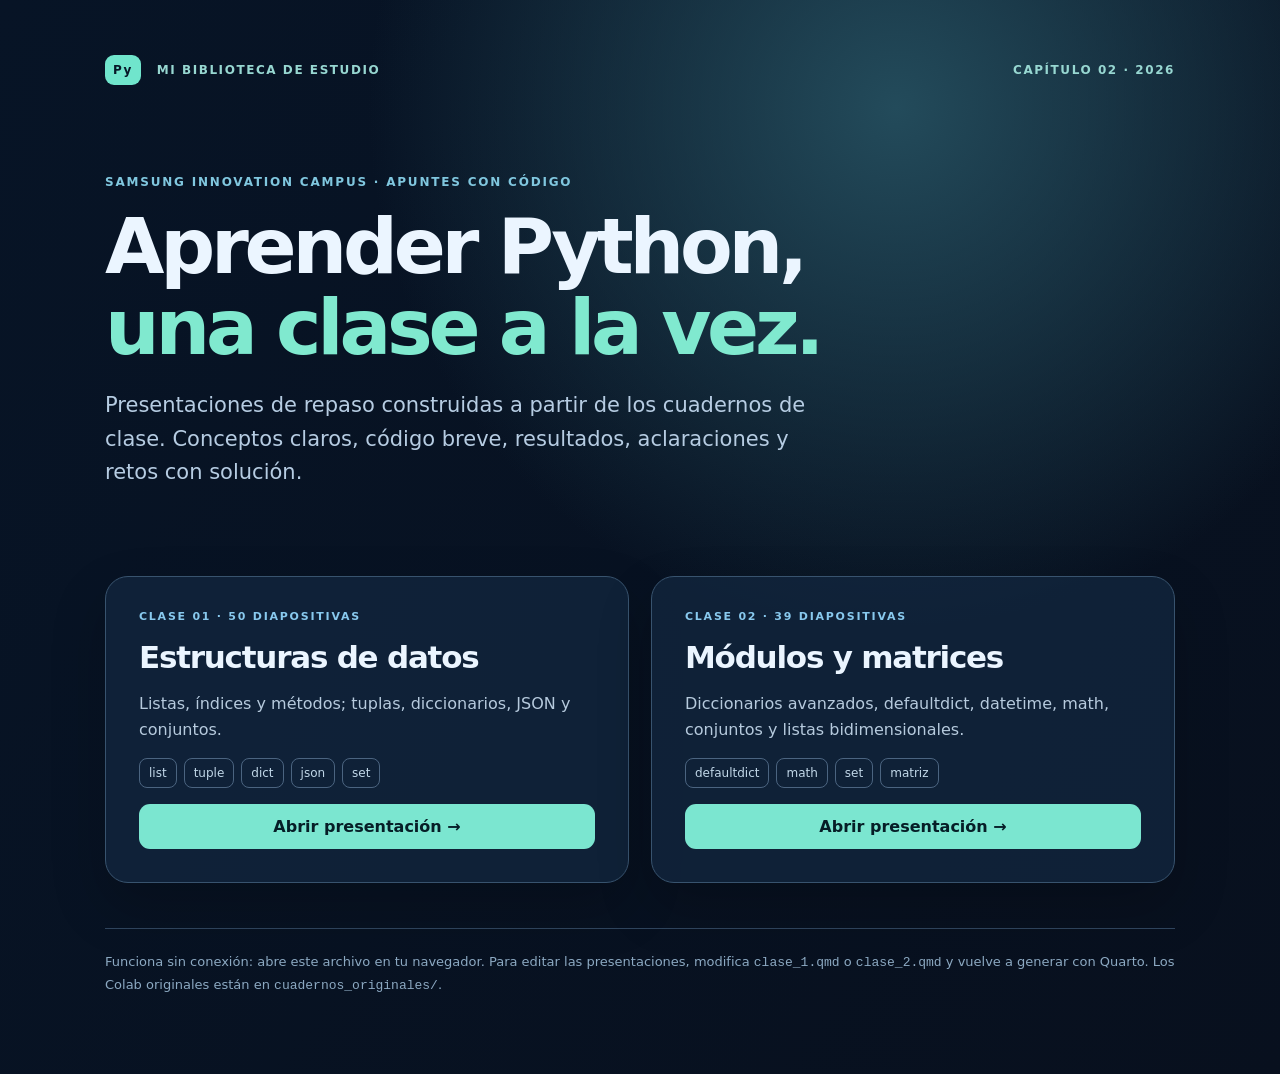
==== index.html @ 0ebed968 "Biblioteca de repaso del Capítulo 2: Clases 1 y 2 de Python" ====
<!doctype html><html lang="es"><head><meta charset="utf-8"><meta name="viewport" content="width=device-width,initial-scale=1"><title>Mi biblioteca Python · Samsung Innovation Campus</title><style>
*{box-sizing:border-box}body{background:radial-gradient(circle at 70% 10%,#234b5b 0%,transparent 40%),linear-gradient(125deg,#071426,#08101e);margin:0;min-height:100vh;color:#ebf5ff;font-family:Inter,system-ui,sans-serif}.shell{max-width:1120px;margin:0 auto;padding:55px 25px 80px}.top{display:flex;align-items:center;justify-content:space-between;font-size:12px;letter-spacing:.13em;color:#97d7d1;font-weight:800}.mark{display:inline-flex;background:#70e5cc;color:#071728;border-radius:9px;padding:8px;margin-right:10px}.hero{padding:90px 0 65px}.eyebrow{color:#80c7df;font-size:12px;letter-spacing:.15em;font-weight:800}.hero h1{font-size:clamp(40px,6vw,84px);line-height:1.05;letter-spacing:-.055em;margin:18px 0 19px;max-width:850px}.hero h1 em{font-style:normal;color:#80e9cf}.hero p{color:#b6cce2;font-size:clamp(16px,1.9vw,21px);line-height:1.6;max-width:730px}.grid{display:grid;grid-template-columns:repeat(2,minmax(0,1fr));gap:22px}.card{padding:33px;background:#132740b8;border:1px solid #38536e;border-radius:23px;box-shadow:0 24px 55px #0003;display:flex;flex-direction:column;gap:16px}.label{font-size:11px;letter-spacing:.16em;font-weight:800;color:#88c9ee}.card h2{font-size:31px;letter-spacing:-.04em;margin:0}.card p{color:#b6cadd;line-height:1.6;margin:0}.tags{display:flex;gap:7px;flex-wrap:wrap}.tags span{font-size:12px;border:1px solid #4b6480;border-radius:8px;padding:7px 9px;color:#c2d8e9}.open{background:#7be6d0;border-radius:11px;padding:13px 17px;color:#061e27;text-decoration:none;font-weight:850;display:inline-block;margin-top:auto;text-align:center}.open:hover{background:#adffe9}.below{border-top:1px solid #30465f;color:#8ca9c2;margin-top:45px;padding-top:22px;font-size:13px;line-height:1.65}a{color:#9ad7ef}@media(max-width:650px){.shell{padding:32px 18px 55px}.hero{padding:55px 0 45px}.grid{grid-template-columns:1fr}.card{padding:25px}}
</style></head><body><div class="shell"><div class="top"><div><span class="mark">Py</span> MI BIBLIOTECA DE ESTUDIO</div><div>CAPÍTULO 02 · 2026</div></div><div class="hero"><div class="eyebrow">SAMSUNG INNOVATION CAMPUS · APUNTES CON CÓDIGO</div><h1>Aprender Python,<br><em>una clase a la vez.</em></h1><p>Presentaciones de repaso construidas a partir de los cuadernos de clase. Conceptos claros, código breve, resultados, aclaraciones y retos con solución.</p></div><div class="grid">
<div class="card"><div class="label">CLASE 01 · 50 DIAPOSITIVAS</div><h2>Estructuras de datos</h2><p>Listas, índices y métodos; tuplas, diccionarios, JSON y conjuntos.</p><div class="tags"><span>list</span><span>tuple</span><span>dict</span><span>json</span><span>set</span></div><a class="open" href="clase_1.html">Abrir presentación →</a></div>
<div class="card"><div class="label">CLASE 02 · 39 DIAPOSITIVAS</div><h2>Módulos y matrices</h2><p>Diccionarios avanzados, defaultdict, datetime, math, conjuntos y listas bidimensionales.</p><div class="tags"><span>defaultdict</span><span>math</span><span>set</span><span>matriz</span></div><a class="open" href="clase_2.html">Abrir presentación →</a></div></div>
<div class="below">Funciona sin conexión: abre este archivo en tu navegador. Para editar las presentaciones, modifica <code>clase_1.qmd</code> o <code>clase_2.qmd</code> y vuelve a generar con Quarto. Los Colab originales están en <code>cuadernos_originales/</code>.</div></div></body></html>
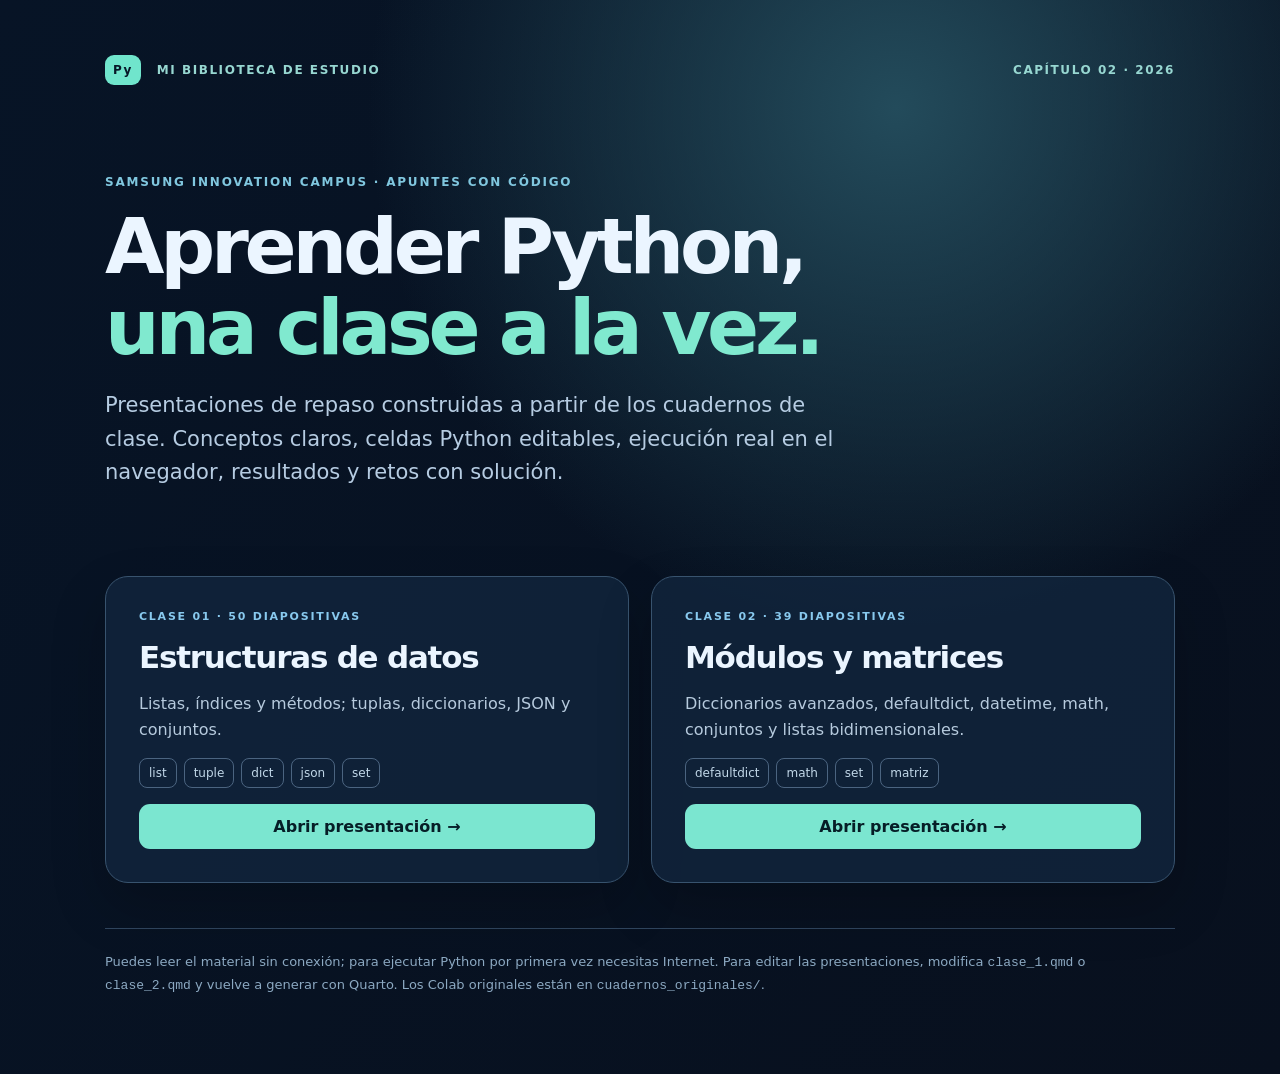
==== commit e4803b78: "Versión interactiva: ejecución de Python en el navegador con Pyodide" ====
--- a/index.html
+++ b/index.html
@@ -1,6 +1,6 @@
 <!doctype html><html lang="es"><head><meta charset="utf-8"><meta name="viewport" content="width=device-width,initial-scale=1"><title>Mi biblioteca Python · Samsung Innovation Campus</title><style>
 *{box-sizing:border-box}body{background:radial-gradient(circle at 70% 10%,#234b5b 0%,transparent 40%),linear-gradient(125deg,#071426,#08101e);margin:0;min-height:100vh;color:#ebf5ff;font-family:Inter,system-ui,sans-serif}.shell{max-width:1120px;margin:0 auto;padding:55px 25px 80px}.top{display:flex;align-items:center;justify-content:space-between;font-size:12px;letter-spacing:.13em;color:#97d7d1;font-weight:800}.mark{display:inline-flex;background:#70e5cc;color:#071728;border-radius:9px;padding:8px;margin-right:10px}.hero{padding:90px 0 65px}.eyebrow{color:#80c7df;font-size:12px;letter-spacing:.15em;font-weight:800}.hero h1{font-size:clamp(40px,6vw,84px);line-height:1.05;letter-spacing:-.055em;margin:18px 0 19px;max-width:850px}.hero h1 em{font-style:normal;color:#80e9cf}.hero p{color:#b6cce2;font-size:clamp(16px,1.9vw,21px);line-height:1.6;max-width:730px}.grid{display:grid;grid-template-columns:repeat(2,minmax(0,1fr));gap:22px}.card{padding:33px;background:#132740b8;border:1px solid #38536e;border-radius:23px;box-shadow:0 24px 55px #0003;display:flex;flex-direction:column;gap:16px}.label{font-size:11px;letter-spacing:.16em;font-weight:800;color:#88c9ee}.card h2{font-size:31px;letter-spacing:-.04em;margin:0}.card p{color:#b6cadd;line-height:1.6;margin:0}.tags{display:flex;gap:7px;flex-wrap:wrap}.tags span{font-size:12px;border:1px solid #4b6480;border-radius:8px;padding:7px 9px;color:#c2d8e9}.open{background:#7be6d0;border-radius:11px;padding:13px 17px;color:#061e27;text-decoration:none;font-weight:850;display:inline-block;margin-top:auto;text-align:center}.open:hover{background:#adffe9}.below{border-top:1px solid #30465f;color:#8ca9c2;margin-top:45px;padding-top:22px;font-size:13px;line-height:1.65}a{color:#9ad7ef}@media(max-width:650px){.shell{padding:32px 18px 55px}.hero{padding:55px 0 45px}.grid{grid-template-columns:1fr}.card{padding:25px}}
-</style></head><body><div class="shell"><div class="top"><div><span class="mark">Py</span> MI BIBLIOTECA DE ESTUDIO</div><div>CAPÍTULO 02 · 2026</div></div><div class="hero"><div class="eyebrow">SAMSUNG INNOVATION CAMPUS · APUNTES CON CÓDIGO</div><h1>Aprender Python,<br><em>una clase a la vez.</em></h1><p>Presentaciones de repaso construidas a partir de los cuadernos de clase. Conceptos claros, código breve, resultados, aclaraciones y retos con solución.</p></div><div class="grid">
+</style></head><body><div class="shell"><div class="top"><div><span class="mark">Py</span> MI BIBLIOTECA DE ESTUDIO</div><div>CAPÍTULO 02 · 2026</div></div><div class="hero"><div class="eyebrow">SAMSUNG INNOVATION CAMPUS · APUNTES CON CÓDIGO</div><h1>Aprender Python,<br><em>una clase a la vez.</em></h1><p>Presentaciones de repaso construidas a partir de los cuadernos de clase. Conceptos claros, celdas Python editables, ejecución real en el navegador, resultados y retos con solución.</p></div><div class="grid">
 <div class="card"><div class="label">CLASE 01 · 50 DIAPOSITIVAS</div><h2>Estructuras de datos</h2><p>Listas, índices y métodos; tuplas, diccionarios, JSON y conjuntos.</p><div class="tags"><span>list</span><span>tuple</span><span>dict</span><span>json</span><span>set</span></div><a class="open" href="clase_1.html">Abrir presentación →</a></div>
 <div class="card"><div class="label">CLASE 02 · 39 DIAPOSITIVAS</div><h2>Módulos y matrices</h2><p>Diccionarios avanzados, defaultdict, datetime, math, conjuntos y listas bidimensionales.</p><div class="tags"><span>defaultdict</span><span>math</span><span>set</span><span>matriz</span></div><a class="open" href="clase_2.html">Abrir presentación →</a></div></div>
-<div class="below">Funciona sin conexión: abre este archivo en tu navegador. Para editar las presentaciones, modifica <code>clase_1.qmd</code> o <code>clase_2.qmd</code> y vuelve a generar con Quarto. Los Colab originales están en <code>cuadernos_originales/</code>.</div></div></body></html>+<div class="below">Puedes leer el material sin conexión; para ejecutar Python por primera vez necesitas Internet. Para editar las presentaciones, modifica <code>clase_1.qmd</code> o <code>clase_2.qmd</code> y vuelve a generar con Quarto. Los Colab originales están en <code>cuadernos_originales/</code>.</div></div></body></html>
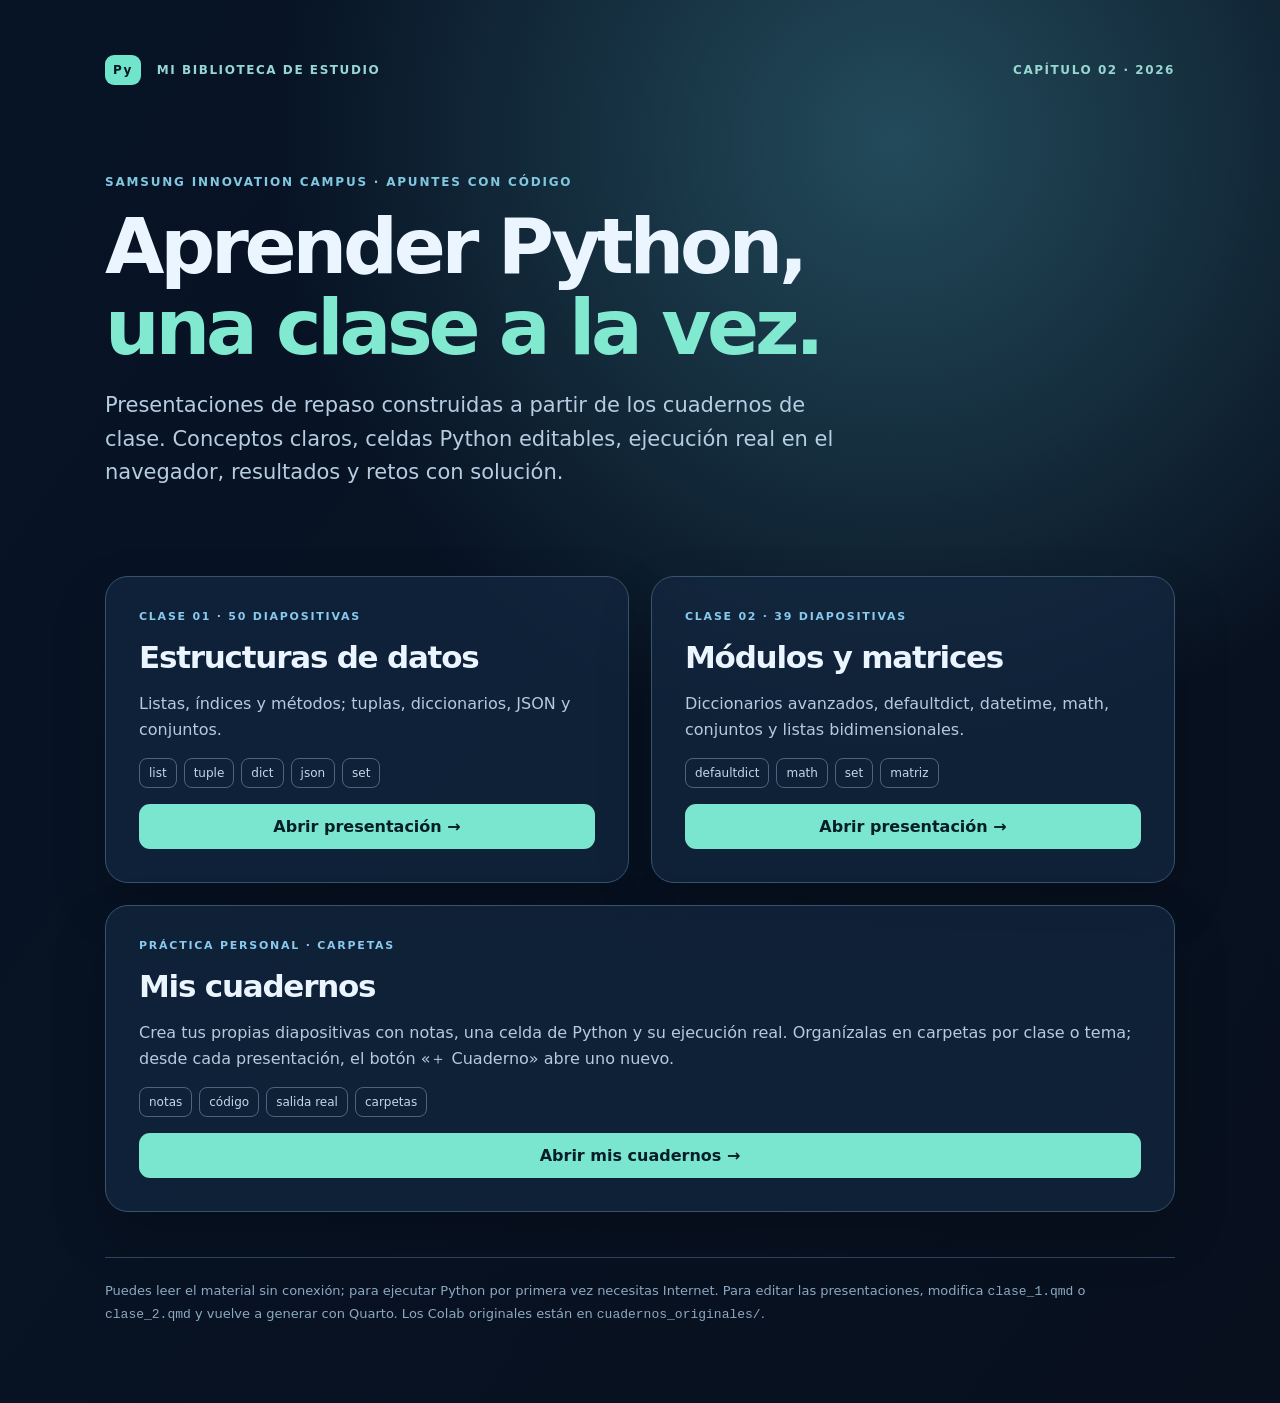
==== commit 449b204d: "Mis cuadernos: diapositivas propias con Python, carpetas y guardado en Supabase" ====
--- a/index.html
+++ b/index.html
@@ -1,6 +1,7 @@
 <!doctype html><html lang="es"><head><meta charset="utf-8"><meta name="viewport" content="width=device-width,initial-scale=1"><title>Mi biblioteca Python · Samsung Innovation Campus</title><style>
-*{box-sizing:border-box}body{background:radial-gradient(circle at 70% 10%,#234b5b 0%,transparent 40%),linear-gradient(125deg,#071426,#08101e);margin:0;min-height:100vh;color:#ebf5ff;font-family:Inter,system-ui,sans-serif}.shell{max-width:1120px;margin:0 auto;padding:55px 25px 80px}.top{display:flex;align-items:center;justify-content:space-between;font-size:12px;letter-spacing:.13em;color:#97d7d1;font-weight:800}.mark{display:inline-flex;background:#70e5cc;color:#071728;border-radius:9px;padding:8px;margin-right:10px}.hero{padding:90px 0 65px}.eyebrow{color:#80c7df;font-size:12px;letter-spacing:.15em;font-weight:800}.hero h1{font-size:clamp(40px,6vw,84px);line-height:1.05;letter-spacing:-.055em;margin:18px 0 19px;max-width:850px}.hero h1 em{font-style:normal;color:#80e9cf}.hero p{color:#b6cce2;font-size:clamp(16px,1.9vw,21px);line-height:1.6;max-width:730px}.grid{display:grid;grid-template-columns:repeat(2,minmax(0,1fr));gap:22px}.card{padding:33px;background:#132740b8;border:1px solid #38536e;border-radius:23px;box-shadow:0 24px 55px #0003;display:flex;flex-direction:column;gap:16px}.label{font-size:11px;letter-spacing:.16em;font-weight:800;color:#88c9ee}.card h2{font-size:31px;letter-spacing:-.04em;margin:0}.card p{color:#b6cadd;line-height:1.6;margin:0}.tags{display:flex;gap:7px;flex-wrap:wrap}.tags span{font-size:12px;border:1px solid #4b6480;border-radius:8px;padding:7px 9px;color:#c2d8e9}.open{background:#7be6d0;border-radius:11px;padding:13px 17px;color:#061e27;text-decoration:none;font-weight:850;display:inline-block;margin-top:auto;text-align:center}.open:hover{background:#adffe9}.below{border-top:1px solid #30465f;color:#8ca9c2;margin-top:45px;padding-top:22px;font-size:13px;line-height:1.65}a{color:#9ad7ef}@media(max-width:650px){.shell{padding:32px 18px 55px}.hero{padding:55px 0 45px}.grid{grid-template-columns:1fr}.card{padding:25px}}
+*{box-sizing:border-box}body{background:radial-gradient(circle at 70% 10%,#234b5b 0%,transparent 40%),linear-gradient(125deg,#071426,#08101e);margin:0;min-height:100vh;color:#ebf5ff;font-family:Inter,system-ui,sans-serif}.shell{max-width:1120px;margin:0 auto;padding:55px 25px 80px}.top{display:flex;align-items:center;justify-content:space-between;font-size:12px;letter-spacing:.13em;color:#97d7d1;font-weight:800}.mark{display:inline-flex;background:#70e5cc;color:#071728;border-radius:9px;padding:8px;margin-right:10px}.hero{padding:90px 0 65px}.eyebrow{color:#80c7df;font-size:12px;letter-spacing:.15em;font-weight:800}.hero h1{font-size:clamp(40px,6vw,84px);line-height:1.05;letter-spacing:-.055em;margin:18px 0 19px;max-width:850px}.hero h1 em{font-style:normal;color:#80e9cf}.hero p{color:#b6cce2;font-size:clamp(16px,1.9vw,21px);line-height:1.6;max-width:730px}.grid{display:grid;grid-template-columns:repeat(2,minmax(0,1fr));gap:22px}.card{padding:33px;background:#132740b8;border:1px solid #38536e;border-radius:23px;box-shadow:0 24px 55px #0003;display:flex;flex-direction:column;gap:16px}.label{font-size:11px;letter-spacing:.16em;font-weight:800;color:#88c9ee}.card h2{font-size:31px;letter-spacing:-.04em;margin:0}.card p{color:#b6cadd;line-height:1.6;margin:0}.tags{display:flex;gap:7px;flex-wrap:wrap}.tags span{font-size:12px;border:1px solid #4b6480;border-radius:8px;padding:7px 9px;color:#c2d8e9}.open{background:#7be6d0;border-radius:11px;padding:13px 17px;color:#061e27;text-decoration:none;font-weight:850;display:inline-block;margin-top:auto;text-align:center}.open:hover{background:#adffe9}.card.wide{grid-column:1/-1}.below{border-top:1px solid #30465f;color:#8ca9c2;margin-top:45px;padding-top:22px;font-size:13px;line-height:1.65}a{color:#9ad7ef}@media(max-width:650px){.shell{padding:32px 18px 55px}.hero{padding:55px 0 45px}.grid{grid-template-columns:1fr}.card{padding:25px}}
 </style></head><body><div class="shell"><div class="top"><div><span class="mark">Py</span> MI BIBLIOTECA DE ESTUDIO</div><div>CAPÍTULO 02 · 2026</div></div><div class="hero"><div class="eyebrow">SAMSUNG INNOVATION CAMPUS · APUNTES CON CÓDIGO</div><h1>Aprender Python,<br><em>una clase a la vez.</em></h1><p>Presentaciones de repaso construidas a partir de los cuadernos de clase. Conceptos claros, celdas Python editables, ejecución real en el navegador, resultados y retos con solución.</p></div><div class="grid">
 <div class="card"><div class="label">CLASE 01 · 50 DIAPOSITIVAS</div><h2>Estructuras de datos</h2><p>Listas, índices y métodos; tuplas, diccionarios, JSON y conjuntos.</p><div class="tags"><span>list</span><span>tuple</span><span>dict</span><span>json</span><span>set</span></div><a class="open" href="clase_1.html">Abrir presentación →</a></div>
-<div class="card"><div class="label">CLASE 02 · 39 DIAPOSITIVAS</div><h2>Módulos y matrices</h2><p>Diccionarios avanzados, defaultdict, datetime, math, conjuntos y listas bidimensionales.</p><div class="tags"><span>defaultdict</span><span>math</span><span>set</span><span>matriz</span></div><a class="open" href="clase_2.html">Abrir presentación →</a></div></div>
+<div class="card"><div class="label">CLASE 02 · 39 DIAPOSITIVAS</div><h2>Módulos y matrices</h2><p>Diccionarios avanzados, defaultdict, datetime, math, conjuntos y listas bidimensionales.</p><div class="tags"><span>defaultdict</span><span>math</span><span>set</span><span>matriz</span></div><a class="open" href="clase_2.html">Abrir presentación →</a></div>
+<div class="card wide"><div class="label">PRÁCTICA PERSONAL · CARPETAS</div><h2>Mis cuadernos</h2><p>Crea tus propias diapositivas con notas, una celda de Python y su ejecución real. Organízalas en carpetas por clase o tema; desde cada presentación, el botón «＋ Cuaderno» abre uno nuevo.</p><div class="tags"><span>notas</span><span>código</span><span>salida real</span><span>carpetas</span></div><a class="open" href="cuadernos.html">Abrir mis cuadernos →</a></div></div>
 <div class="below">Puedes leer el material sin conexión; para ejecutar Python por primera vez necesitas Internet. Para editar las presentaciones, modifica <code>clase_1.qmd</code> o <code>clase_2.qmd</code> y vuelve a generar con Quarto. Los Colab originales están en <code>cuadernos_originales/</code>.</div></div></body></html>
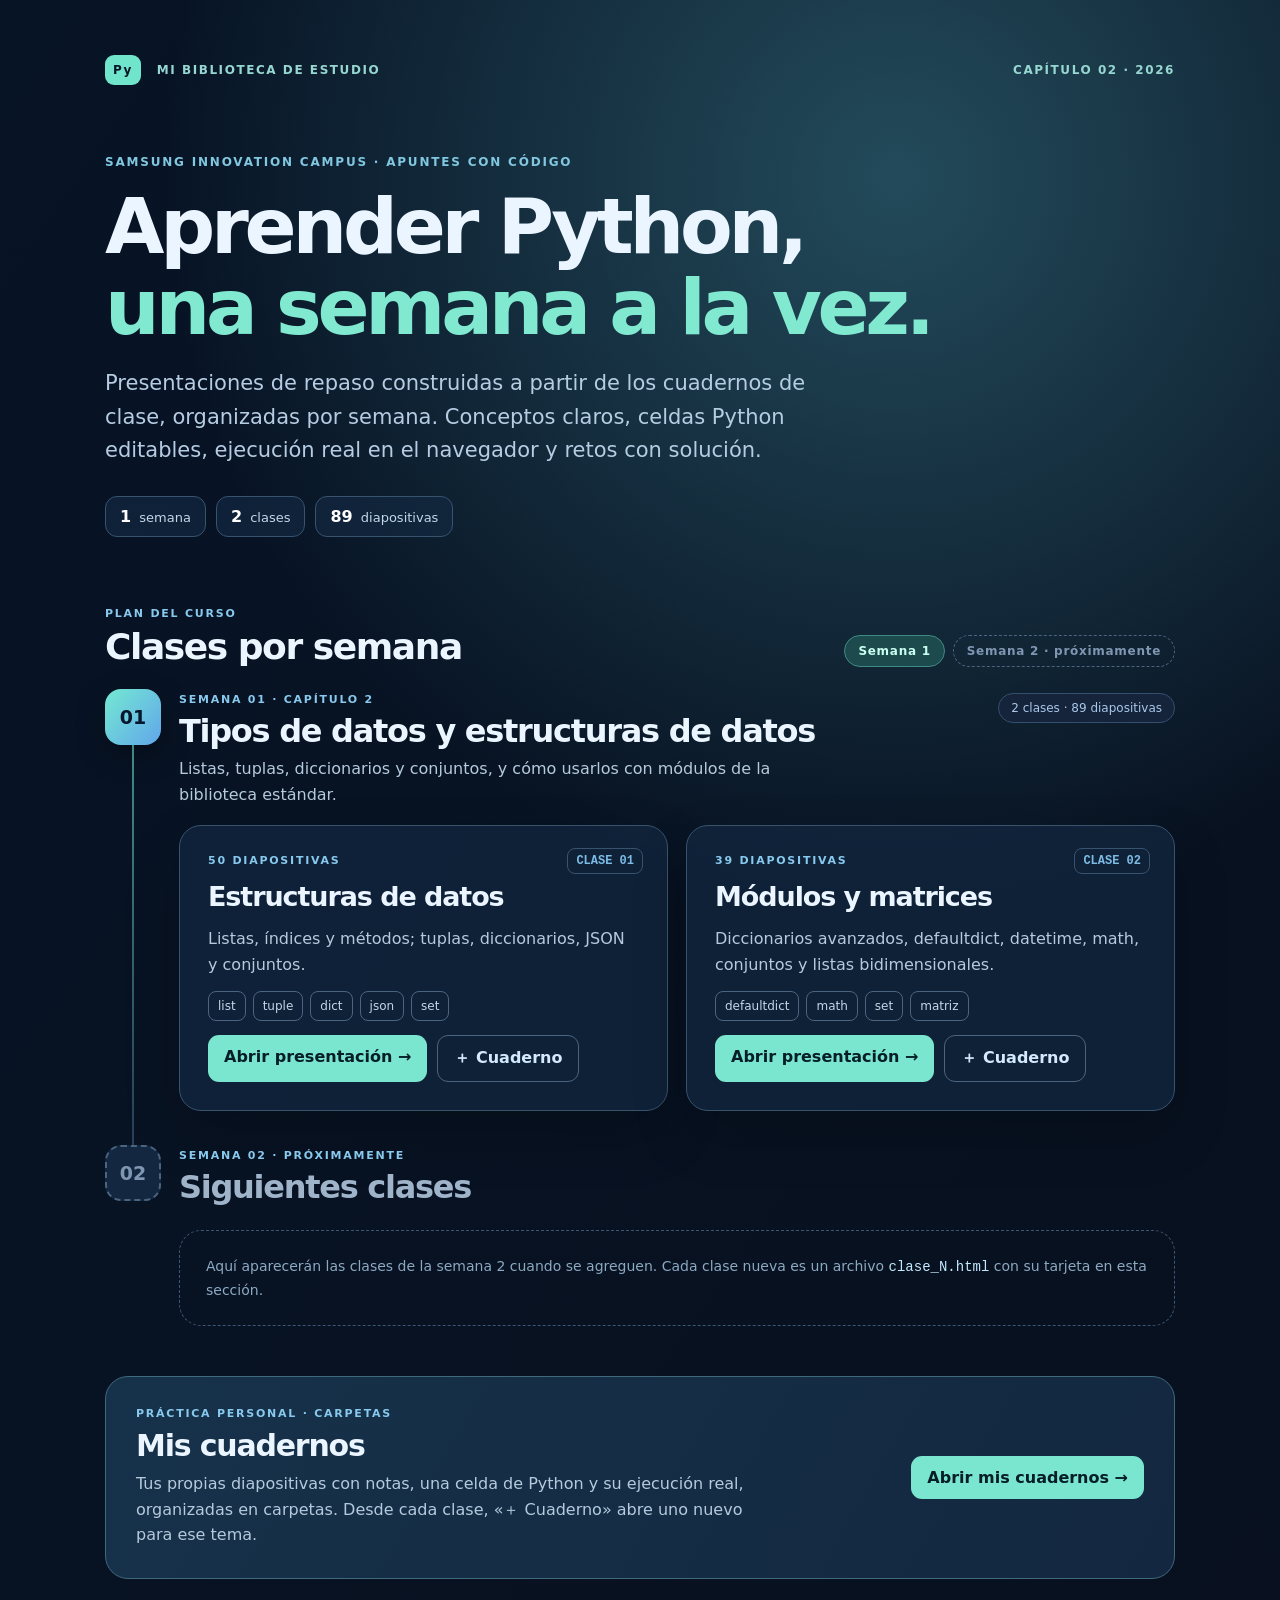
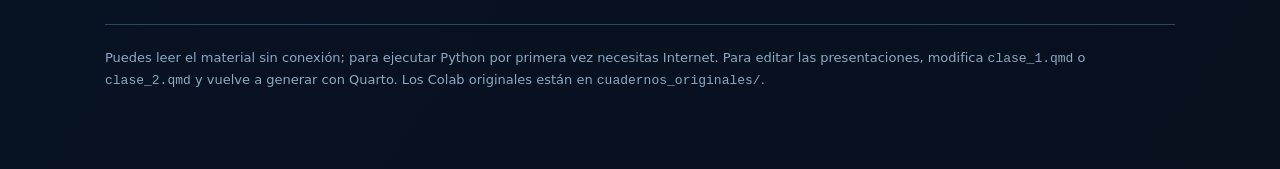
==== commit 7ef6d142: "Portada organizada por semanas; Semana 1 con las Clases 1 y 2" ====
--- a/index.html
+++ b/index.html
@@ -1,7 +1,44 @@
 <!doctype html><html lang="es"><head><meta charset="utf-8"><meta name="viewport" content="width=device-width,initial-scale=1"><title>Mi biblioteca Python · Samsung Innovation Campus</title><style>
-*{box-sizing:border-box}body{background:radial-gradient(circle at 70% 10%,#234b5b 0%,transparent 40%),linear-gradient(125deg,#071426,#08101e);margin:0;min-height:100vh;color:#ebf5ff;font-family:Inter,system-ui,sans-serif}.shell{max-width:1120px;margin:0 auto;padding:55px 25px 80px}.top{display:flex;align-items:center;justify-content:space-between;font-size:12px;letter-spacing:.13em;color:#97d7d1;font-weight:800}.mark{display:inline-flex;background:#70e5cc;color:#071728;border-radius:9px;padding:8px;margin-right:10px}.hero{padding:90px 0 65px}.eyebrow{color:#80c7df;font-size:12px;letter-spacing:.15em;font-weight:800}.hero h1{font-size:clamp(40px,6vw,84px);line-height:1.05;letter-spacing:-.055em;margin:18px 0 19px;max-width:850px}.hero h1 em{font-style:normal;color:#80e9cf}.hero p{color:#b6cce2;font-size:clamp(16px,1.9vw,21px);line-height:1.6;max-width:730px}.grid{display:grid;grid-template-columns:repeat(2,minmax(0,1fr));gap:22px}.card{padding:33px;background:#132740b8;border:1px solid #38536e;border-radius:23px;box-shadow:0 24px 55px #0003;display:flex;flex-direction:column;gap:16px}.label{font-size:11px;letter-spacing:.16em;font-weight:800;color:#88c9ee}.card h2{font-size:31px;letter-spacing:-.04em;margin:0}.card p{color:#b6cadd;line-height:1.6;margin:0}.tags{display:flex;gap:7px;flex-wrap:wrap}.tags span{font-size:12px;border:1px solid #4b6480;border-radius:8px;padding:7px 9px;color:#c2d8e9}.open{background:#7be6d0;border-radius:11px;padding:13px 17px;color:#061e27;text-decoration:none;font-weight:850;display:inline-block;margin-top:auto;text-align:center}.open:hover{background:#adffe9}.card.wide{grid-column:1/-1}.below{border-top:1px solid #30465f;color:#8ca9c2;margin-top:45px;padding-top:22px;font-size:13px;line-height:1.65}a{color:#9ad7ef}@media(max-width:650px){.shell{padding:32px 18px 55px}.hero{padding:55px 0 45px}.grid{grid-template-columns:1fr}.card{padding:25px}}
-</style></head><body><div class="shell"><div class="top"><div><span class="mark">Py</span> MI BIBLIOTECA DE ESTUDIO</div><div>CAPÍTULO 02 · 2026</div></div><div class="hero"><div class="eyebrow">SAMSUNG INNOVATION CAMPUS · APUNTES CON CÓDIGO</div><h1>Aprender Python,<br><em>una clase a la vez.</em></h1><p>Presentaciones de repaso construidas a partir de los cuadernos de clase. Conceptos claros, celdas Python editables, ejecución real en el navegador, resultados y retos con solución.</p></div><div class="grid">
-<div class="card"><div class="label">CLASE 01 · 50 DIAPOSITIVAS</div><h2>Estructuras de datos</h2><p>Listas, índices y métodos; tuplas, diccionarios, JSON y conjuntos.</p><div class="tags"><span>list</span><span>tuple</span><span>dict</span><span>json</span><span>set</span></div><a class="open" href="clase_1.html">Abrir presentación →</a></div>
-<div class="card"><div class="label">CLASE 02 · 39 DIAPOSITIVAS</div><h2>Módulos y matrices</h2><p>Diccionarios avanzados, defaultdict, datetime, math, conjuntos y listas bidimensionales.</p><div class="tags"><span>defaultdict</span><span>math</span><span>set</span><span>matriz</span></div><a class="open" href="clase_2.html">Abrir presentación →</a></div>
-<div class="card wide"><div class="label">PRÁCTICA PERSONAL · CARPETAS</div><h2>Mis cuadernos</h2><p>Crea tus propias diapositivas con notas, una celda de Python y su ejecución real. Organízalas en carpetas por clase o tema; desde cada presentación, el botón «＋ Cuaderno» abre uno nuevo.</p><div class="tags"><span>notas</span><span>código</span><span>salida real</span><span>carpetas</span></div><a class="open" href="cuadernos.html">Abrir mis cuadernos →</a></div></div>
-<div class="below">Puedes leer el material sin conexión; para ejecutar Python por primera vez necesitas Internet. Para editar las presentaciones, modifica <code>clase_1.qmd</code> o <code>clase_2.qmd</code> y vuelve a generar con Quarto. Los Colab originales están en <code>cuadernos_originales/</code>.</div></div></body></html>+*{box-sizing:border-box}html{scroll-behavior:smooth}body{background:radial-gradient(circle at 70% 10%,#234b5b 0%,transparent 40%),linear-gradient(125deg,#071426,#08101e);margin:0;min-height:100vh;color:#ebf5ff;font-family:Inter,system-ui,sans-serif}.shell{max-width:1120px;margin:0 auto;padding:55px 25px 80px}.top{display:flex;align-items:center;justify-content:space-between;gap:12px;font-size:12px;letter-spacing:.13em;color:#97d7d1;font-weight:800}.mark{display:inline-flex;background:#70e5cc;color:#071728;border-radius:9px;padding:8px;margin-right:10px}
+.hero{padding:70px 0 40px}.eyebrow{color:#80c7df;font-size:12px;letter-spacing:.15em;font-weight:800}.hero h1{font-size:clamp(40px,6vw,80px);line-height:1.05;letter-spacing:-.055em;margin:18px 0 19px;max-width:850px}.hero h1 em{font-style:normal;color:#80e9cf}.hero p{color:#b6cce2;font-size:clamp(16px,1.9vw,21px);line-height:1.6;max-width:730px;margin:0}
+.stats{display:flex;gap:10px;flex-wrap:wrap;margin-top:28px}.stats span{border:1px solid #38536e;background:#132740b8;border-radius:12px;padding:10px 14px;font-size:13px;color:#c2d8e9}.stats strong{color:#fff;font-size:16px;margin-right:4px}
+.plan-head{display:flex;align-items:flex-end;justify-content:space-between;gap:16px;flex-wrap:wrap;margin:30px 0 22px}.plan-head h2{margin:6px 0 0;font-size:clamp(26px,3vw,36px);letter-spacing:-.04em}.week-nav{display:flex;gap:8px;flex-wrap:wrap}.week-nav a,.week-nav span{font-size:12px;font-weight:800;letter-spacing:.06em;border-radius:20px;padding:8px 13px;text-decoration:none}.week-nav a{background:#1d4a4c;border:1px solid #3f8a84;color:#c9fff1}.week-nav a:hover{background:#25605f}.week-nav span{border:1px dashed #4b6480;color:#7f97b2}
+.timeline{position:relative}.week{display:grid;grid-template-columns:56px minmax(0,1fr);gap:18px;position:relative;padding-bottom:34px;scroll-margin-top:20px}.week::before{content:'';position:absolute;left:27px;top:56px;bottom:0;width:2px;background:linear-gradient(#3f8a84,#2a3f58)}.week:last-child::before{display:none}.week-dot{width:56px;height:56px;border-radius:16px;display:grid;place-items:center;background:linear-gradient(130deg,#74e9d1,#61a6eb);color:#05162d;font-weight:900;font-size:19px;box-shadow:0 10px 30px #0005}
+.week-body{min-width:0}.week-head{display:flex;justify-content:space-between;align-items:flex-start;gap:16px;flex-wrap:wrap;margin:4px 0 18px}.label{font-size:11px;letter-spacing:.16em;font-weight:800;color:#88c9ee}.week-head h3{font-size:clamp(24px,2.6vw,32px);letter-spacing:-.04em;margin:6px 0 6px}.week-head p{color:#b6cadd;line-height:1.6;margin:0;max-width:640px}.week-meta{font-size:12px;color:#a9c8eb;border:1px solid #34506e;background:#15243a;border-radius:20px;padding:7px 12px;white-space:nowrap}
+.grid{display:grid;grid-template-columns:repeat(2,minmax(0,1fr));gap:18px}.card{padding:28px;background:#132740b8;border:1px solid #38536e;border-radius:22px;box-shadow:0 24px 55px #0003;display:flex;flex-direction:column;gap:14px;position:relative}.card .num{position:absolute;top:22px;right:24px;font:800 12px ui-monospace,monospace;color:#7dbce6;border:1px solid #38536e;border-radius:8px;padding:5px 8px}.card h4{font-size:27px;letter-spacing:-.04em;margin:0;padding-right:70px}.card p{color:#b6cadd;line-height:1.6;margin:0}.tags{display:flex;gap:7px;flex-wrap:wrap}.tags span{font-size:12px;border:1px solid #4b6480;border-radius:8px;padding:7px 9px;color:#c2d8e9}.actions{display:flex;gap:10px;flex-wrap:wrap;margin-top:auto}
+.open{background:#7be6d0;border-radius:11px;padding:12px 16px;color:#061e27;text-decoration:none;font-weight:850;display:inline-block;text-align:center}.open:hover{background:#adffe9}.ghost{border:1px solid #4b6480;border-radius:11px;padding:12px 16px;color:#d4e9fd;text-decoration:none;font-weight:750;display:inline-block}.ghost:hover{background:#213954}
+.week.upcoming .week-dot{background:#132740;border:2px dashed #4b6480;color:#7f97b2;box-shadow:none}.week.upcoming .week-head h3{color:#9fb3c9}.placeholder{border:1px dashed #3d5674;border-radius:22px;padding:24px 26px;color:#8ca9c2;line-height:1.6;font-size:14px}.placeholder code{color:#c2e9ff}
+.notes-card{margin-top:16px;padding:30px;background:linear-gradient(120deg,#16324a,#132740);border:1px solid #3f6a7e;border-radius:23px;display:grid;grid-template-columns:minmax(0,1fr) auto;gap:20px;align-items:center}.notes-card h2{font-size:30px;letter-spacing:-.04em;margin:8px 0}.notes-card p{color:#b6cadd;line-height:1.6;margin:0;max-width:640px}
+.below{border-top:1px solid #30465f;color:#8ca9c2;margin-top:45px;padding-top:22px;font-size:13px;line-height:1.65}a{color:#9ad7ef}
+@media(max-width:760px){.grid{grid-template-columns:1fr}.notes-card{grid-template-columns:1fr}}
+@media(max-width:650px){.shell{padding:32px 16px 55px}.top>div:last-child{display:none}.hero{padding:45px 0 30px}.week{grid-template-columns:40px minmax(0,1fr);gap:12px}.week-dot{width:40px;height:40px;border-radius:12px;font-size:15px}.week::before{left:19px;top:40px}.card{padding:22px}.card .num{top:18px;right:18px}.notes-card{padding:24px}}
+</style></head><body><div class="shell">
+<div class="top"><div><span class="mark">Py</span> MI BIBLIOTECA DE ESTUDIO</div><div>CAPÍTULO 02 · 2026</div></div>
+
+<div class="hero"><div class="eyebrow">SAMSUNG INNOVATION CAMPUS · APUNTES CON CÓDIGO</div><h1>Aprender Python,<br><em>una semana a la vez.</em></h1><p>Presentaciones de repaso construidas a partir de los cuadernos de clase, organizadas por semana. Conceptos claros, celdas Python editables, ejecución real en el navegador y retos con solución.</p>
+<div class="stats"><span><strong>1</strong> semana</span><span><strong>2</strong> clases</span><span><strong>89</strong> diapositivas</span></div></div>
+
+<div class="plan-head"><div><div class="label">PLAN DEL CURSO</div><h2>Clases por semana</h2></div>
+<nav class="week-nav" aria-label="Ir a una semana"><a href="#semana-1">Semana 1</a><span>Semana 2 · próximamente</span></nav></div>
+
+<div class="timeline">
+
+<!-- SEMANA 1 -->
+<section class="week" id="semana-1" aria-labelledby="semana-1-titulo"><div class="week-dot" aria-hidden="true">01</div><div class="week-body">
+<div class="week-head"><div><div class="label">SEMANA 01 · CAPÍTULO 2</div><h3 id="semana-1-titulo">Tipos de datos y estructuras de datos</h3><p>Listas, tuplas, diccionarios y conjuntos, y cómo usarlos con módulos de la biblioteca estándar.</p></div><div class="week-meta">2 clases · 89 diapositivas</div></div>
+<div class="grid">
+<article class="card"><span class="num">CLASE 01</span><div class="label">50 DIAPOSITIVAS</div><h4>Estructuras de datos</h4><p>Listas, índices y métodos; tuplas, diccionarios, JSON y conjuntos.</p><div class="tags"><span>list</span><span>tuple</span><span>dict</span><span>json</span><span>set</span></div><div class="actions"><a class="open" href="clase_1.html">Abrir presentación →</a><a class="ghost" href="cuadernos.html?nuevo=1&amp;clase=clase_1">＋ Cuaderno</a></div></article>
+<article class="card"><span class="num">CLASE 02</span><div class="label">39 DIAPOSITIVAS</div><h4>Módulos y matrices</h4><p>Diccionarios avanzados, defaultdict, datetime, math, conjuntos y listas bidimensionales.</p><div class="tags"><span>defaultdict</span><span>math</span><span>set</span><span>matriz</span></div><div class="actions"><a class="open" href="clase_2.html">Abrir presentación →</a><a class="ghost" href="cuadernos.html?nuevo=1&amp;clase=clase_2">＋ Cuaderno</a></div></article>
+</div></div></section>
+
+<!-- SEMANA 2: al agregar las clases, copia el bloque de la Semana 1, cambia números, títulos y enlaces, y quita la clase "upcoming". -->
+<section class="week upcoming" id="semana-2" aria-labelledby="semana-2-titulo"><div class="week-dot" aria-hidden="true">02</div><div class="week-body">
+<div class="week-head"><div><div class="label">SEMANA 02 · PRÓXIMAMENTE</div><h3 id="semana-2-titulo">Siguientes clases</h3></div></div>
+<div class="placeholder">Aquí aparecerán las clases de la semana 2 cuando se agreguen. Cada clase nueva es un archivo <code>clase_N.html</code> con su tarjeta en esta sección.</div>
+</div></section>
+
+</div>
+
+<section class="notes-card" aria-labelledby="cuadernos-titulo"><div><div class="label">PRÁCTICA PERSONAL · CARPETAS</div><h2 id="cuadernos-titulo">Mis cuadernos</h2><p>Tus propias diapositivas con notas, una celda de Python y su ejecución real, organizadas en carpetas. Desde cada clase, «＋ Cuaderno» abre uno nuevo para ese tema.</p></div><a class="open" href="cuadernos.html">Abrir mis cuadernos →</a></section>
+
+<div class="below">Puedes leer el material sin conexión; para ejecutar Python por primera vez necesitas Internet. Para editar las presentaciones, modifica <code>clase_1.qmd</code> o <code>clase_2.qmd</code> y vuelve a generar con Quarto. Los Colab originales están en <code>cuadernos_originales/</code>.</div></div></body></html>
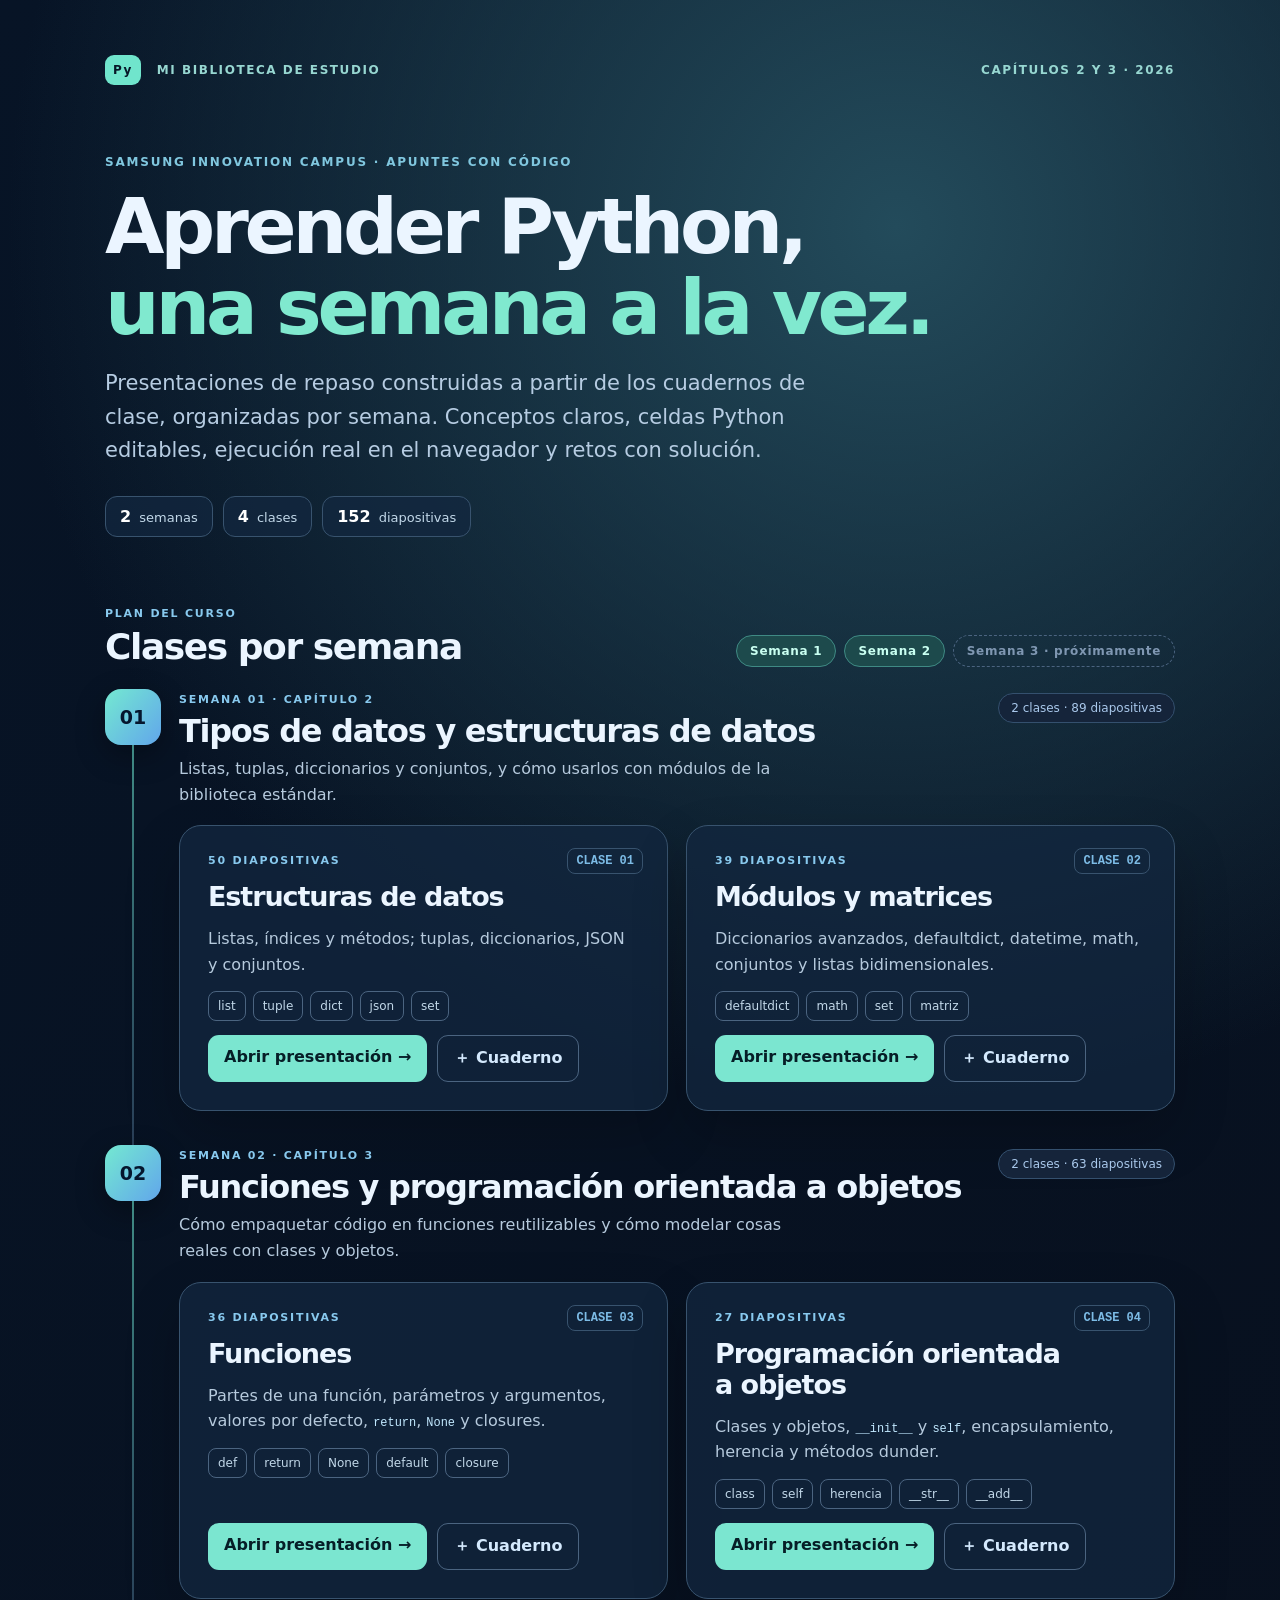
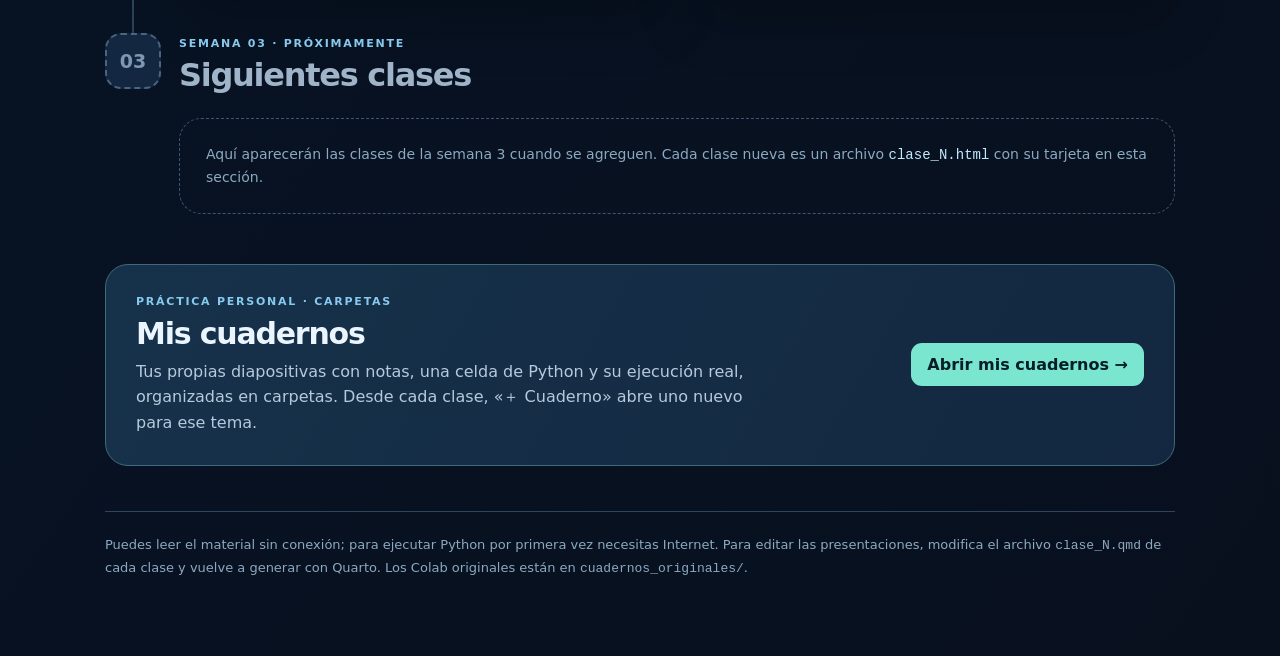
==== commit 9349f23f: "Semana 2 (Capítulo 3): Clase 3 Funciones y Clase 4 POO, generador de clases y barra compacta en celu" ====
--- a/index.html
+++ b/index.html
@@ -5,7 +5,7 @@
 .plan-head{display:flex;align-items:flex-end;justify-content:space-between;gap:16px;flex-wrap:wrap;margin:30px 0 22px}.plan-head h2{margin:6px 0 0;font-size:clamp(26px,3vw,36px);letter-spacing:-.04em}.week-nav{display:flex;gap:8px;flex-wrap:wrap}.week-nav a,.week-nav span{font-size:12px;font-weight:800;letter-spacing:.06em;border-radius:20px;padding:8px 13px;text-decoration:none}.week-nav a{background:#1d4a4c;border:1px solid #3f8a84;color:#c9fff1}.week-nav a:hover{background:#25605f}.week-nav span{border:1px dashed #4b6480;color:#7f97b2}
 .timeline{position:relative}.week{display:grid;grid-template-columns:56px minmax(0,1fr);gap:18px;position:relative;padding-bottom:34px;scroll-margin-top:20px}.week::before{content:'';position:absolute;left:27px;top:56px;bottom:0;width:2px;background:linear-gradient(#3f8a84,#2a3f58)}.week:last-child::before{display:none}.week-dot{width:56px;height:56px;border-radius:16px;display:grid;place-items:center;background:linear-gradient(130deg,#74e9d1,#61a6eb);color:#05162d;font-weight:900;font-size:19px;box-shadow:0 10px 30px #0005}
 .week-body{min-width:0}.week-head{display:flex;justify-content:space-between;align-items:flex-start;gap:16px;flex-wrap:wrap;margin:4px 0 18px}.label{font-size:11px;letter-spacing:.16em;font-weight:800;color:#88c9ee}.week-head h3{font-size:clamp(24px,2.6vw,32px);letter-spacing:-.04em;margin:6px 0 6px}.week-head p{color:#b6cadd;line-height:1.6;margin:0;max-width:640px}.week-meta{font-size:12px;color:#a9c8eb;border:1px solid #34506e;background:#15243a;border-radius:20px;padding:7px 12px;white-space:nowrap}
-.grid{display:grid;grid-template-columns:repeat(2,minmax(0,1fr));gap:18px}.card{padding:28px;background:#132740b8;border:1px solid #38536e;border-radius:22px;box-shadow:0 24px 55px #0003;display:flex;flex-direction:column;gap:14px;position:relative}.card .num{position:absolute;top:22px;right:24px;font:800 12px ui-monospace,monospace;color:#7dbce6;border:1px solid #38536e;border-radius:8px;padding:5px 8px}.card h4{font-size:27px;letter-spacing:-.04em;margin:0;padding-right:70px}.card p{color:#b6cadd;line-height:1.6;margin:0}.tags{display:flex;gap:7px;flex-wrap:wrap}.tags span{font-size:12px;border:1px solid #4b6480;border-radius:8px;padding:7px 9px;color:#c2d8e9}.actions{display:flex;gap:10px;flex-wrap:wrap;margin-top:auto}
+.grid{display:grid;grid-template-columns:repeat(2,minmax(0,1fr));gap:18px}.card{padding:28px;background:#132740b8;border:1px solid #38536e;border-radius:22px;box-shadow:0 24px 55px #0003;display:flex;flex-direction:column;gap:14px;position:relative}.card .num{position:absolute;top:22px;right:24px;font:800 12px ui-monospace,monospace;color:#7dbce6;border:1px solid #38536e;border-radius:8px;padding:5px 8px}.card h4{font-size:27px;letter-spacing:-.04em;margin:0;padding-right:70px}.card p{color:#b6cadd;line-height:1.6;margin:0}.card p code{color:#c2e9ff;font-size:.92em}.tags{display:flex;gap:7px;flex-wrap:wrap}.tags span{font-size:12px;border:1px solid #4b6480;border-radius:8px;padding:7px 9px;color:#c2d8e9}.actions{display:flex;gap:10px;flex-wrap:wrap;margin-top:auto}
 .open{background:#7be6d0;border-radius:11px;padding:12px 16px;color:#061e27;text-decoration:none;font-weight:850;display:inline-block;text-align:center}.open:hover{background:#adffe9}.ghost{border:1px solid #4b6480;border-radius:11px;padding:12px 16px;color:#d4e9fd;text-decoration:none;font-weight:750;display:inline-block}.ghost:hover{background:#213954}
 .week.upcoming .week-dot{background:#132740;border:2px dashed #4b6480;color:#7f97b2;box-shadow:none}.week.upcoming .week-head h3{color:#9fb3c9}.placeholder{border:1px dashed #3d5674;border-radius:22px;padding:24px 26px;color:#8ca9c2;line-height:1.6;font-size:14px}.placeholder code{color:#c2e9ff}
 .notes-card{margin-top:16px;padding:30px;background:linear-gradient(120deg,#16324a,#132740);border:1px solid #3f6a7e;border-radius:23px;display:grid;grid-template-columns:minmax(0,1fr) auto;gap:20px;align-items:center}.notes-card h2{font-size:30px;letter-spacing:-.04em;margin:8px 0}.notes-card p{color:#b6cadd;line-height:1.6;margin:0;max-width:640px}
@@ -13,13 +13,13 @@
 @media(max-width:760px){.grid{grid-template-columns:1fr}.notes-card{grid-template-columns:1fr}}
 @media(max-width:650px){.shell{padding:32px 16px 55px}.top>div:last-child{display:none}.hero{padding:45px 0 30px}.week{grid-template-columns:40px minmax(0,1fr);gap:12px}.week-dot{width:40px;height:40px;border-radius:12px;font-size:15px}.week::before{left:19px;top:40px}.card{padding:22px}.card .num{top:18px;right:18px}.notes-card{padding:24px}}
 </style></head><body><div class="shell">
-<div class="top"><div><span class="mark">Py</span> MI BIBLIOTECA DE ESTUDIO</div><div>CAPÍTULO 02 · 2026</div></div>
+<div class="top"><div><span class="mark">Py</span> MI BIBLIOTECA DE ESTUDIO</div><div>CAPÍTULOS 2 Y 3 · 2026</div></div>
 
 <div class="hero"><div class="eyebrow">SAMSUNG INNOVATION CAMPUS · APUNTES CON CÓDIGO</div><h1>Aprender Python,<br><em>una semana a la vez.</em></h1><p>Presentaciones de repaso construidas a partir de los cuadernos de clase, organizadas por semana. Conceptos claros, celdas Python editables, ejecución real en el navegador y retos con solución.</p>
-<div class="stats"><span><strong>1</strong> semana</span><span><strong>2</strong> clases</span><span><strong>89</strong> diapositivas</span></div></div>
+<div class="stats"><span><strong>2</strong> semanas</span><span><strong>4</strong> clases</span><span><strong>152</strong> diapositivas</span></div></div>
 
 <div class="plan-head"><div><div class="label">PLAN DEL CURSO</div><h2>Clases por semana</h2></div>
-<nav class="week-nav" aria-label="Ir a una semana"><a href="#semana-1">Semana 1</a><span>Semana 2 · próximamente</span></nav></div>
+<nav class="week-nav" aria-label="Ir a una semana"><a href="#semana-1">Semana 1</a><a href="#semana-2">Semana 2</a><span>Semana 3 · próximamente</span></nav></div>
 
 <div class="timeline">
 
@@ -31,14 +31,22 @@
 <article class="card"><span class="num">CLASE 02</span><div class="label">39 DIAPOSITIVAS</div><h4>Módulos y matrices</h4><p>Diccionarios avanzados, defaultdict, datetime, math, conjuntos y listas bidimensionales.</p><div class="tags"><span>defaultdict</span><span>math</span><span>set</span><span>matriz</span></div><div class="actions"><a class="open" href="clase_2.html">Abrir presentación →</a><a class="ghost" href="cuadernos.html?nuevo=1&amp;clase=clase_2">＋ Cuaderno</a></div></article>
 </div></div></section>
 
-<!-- SEMANA 2: al agregar las clases, copia el bloque de la Semana 1, cambia números, títulos y enlaces, y quita la clase "upcoming". -->
-<section class="week upcoming" id="semana-2" aria-labelledby="semana-2-titulo"><div class="week-dot" aria-hidden="true">02</div><div class="week-body">
-<div class="week-head"><div><div class="label">SEMANA 02 · PRÓXIMAMENTE</div><h3 id="semana-2-titulo">Siguientes clases</h3></div></div>
-<div class="placeholder">Aquí aparecerán las clases de la semana 2 cuando se agreguen. Cada clase nueva es un archivo <code>clase_N.html</code> con su tarjeta en esta sección.</div>
+<!-- SEMANA 2 -->
+<section class="week" id="semana-2" aria-labelledby="semana-2-titulo"><div class="week-dot" aria-hidden="true">02</div><div class="week-body">
+<div class="week-head"><div><div class="label">SEMANA 02 · CAPÍTULO 3</div><h3 id="semana-2-titulo">Funciones y programación orientada a objetos</h3><p>Cómo empaquetar código en funciones reutilizables y cómo modelar cosas reales con clases y objetos.</p></div><div class="week-meta">2 clases · 63 diapositivas</div></div>
+<div class="grid">
+<article class="card"><span class="num">CLASE 03</span><div class="label">36 DIAPOSITIVAS</div><h4>Funciones</h4><p>Partes de una función, parámetros y argumentos, valores por defecto, <code>return</code>, <code>None</code> y closures.</p><div class="tags"><span>def</span><span>return</span><span>None</span><span>default</span><span>closure</span></div><div class="actions"><a class="open" href="clase_3.html">Abrir presentación →</a><a class="ghost" href="cuadernos.html?nuevo=1&amp;clase=clase_3">＋ Cuaderno</a></div></article>
+<article class="card"><span class="num">CLASE 04</span><div class="label">27 DIAPOSITIVAS</div><h4>Programación orientada a objetos</h4><p>Clases y objetos, <code>__init__</code> y <code>self</code>, encapsulamiento, herencia y métodos dunder.</p><div class="tags"><span>class</span><span>self</span><span>herencia</span><span>__str__</span><span>__add__</span></div><div class="actions"><a class="open" href="clase_4.html">Abrir presentación →</a><a class="ghost" href="cuadernos.html?nuevo=1&amp;clase=clase_4">＋ Cuaderno</a></div></article>
+</div></div></section>
+
+<!-- SEMANA 3: al agregar las clases, copia el bloque de la Semana 2, cambia números, títulos y enlaces, y quita la clase "upcoming". -->
+<section class="week upcoming" id="semana-3" aria-labelledby="semana-3-titulo"><div class="week-dot" aria-hidden="true">03</div><div class="week-body">
+<div class="week-head"><div><div class="label">SEMANA 03 · PRÓXIMAMENTE</div><h3 id="semana-3-titulo">Siguientes clases</h3></div></div>
+<div class="placeholder">Aquí aparecerán las clases de la semana 3 cuando se agreguen. Cada clase nueva es un archivo <code>clase_N.html</code> con su tarjeta en esta sección.</div>
 </div></section>
 
 </div>
 
 <section class="notes-card" aria-labelledby="cuadernos-titulo"><div><div class="label">PRÁCTICA PERSONAL · CARPETAS</div><h2 id="cuadernos-titulo">Mis cuadernos</h2><p>Tus propias diapositivas con notas, una celda de Python y su ejecución real, organizadas en carpetas. Desde cada clase, «＋ Cuaderno» abre uno nuevo para ese tema.</p></div><a class="open" href="cuadernos.html">Abrir mis cuadernos →</a></section>
 
-<div class="below">Puedes leer el material sin conexión; para ejecutar Python por primera vez necesitas Internet. Para editar las presentaciones, modifica <code>clase_1.qmd</code> o <code>clase_2.qmd</code> y vuelve a generar con Quarto. Los Colab originales están en <code>cuadernos_originales/</code>.</div></div></body></html>
+<div class="below">Puedes leer el material sin conexión; para ejecutar Python por primera vez necesitas Internet. Para editar las presentaciones, modifica el archivo <code>clase_N.qmd</code> de cada clase y vuelve a generar con Quarto. Los Colab originales están en <code>cuadernos_originales/</code>.</div></div></body></html>
